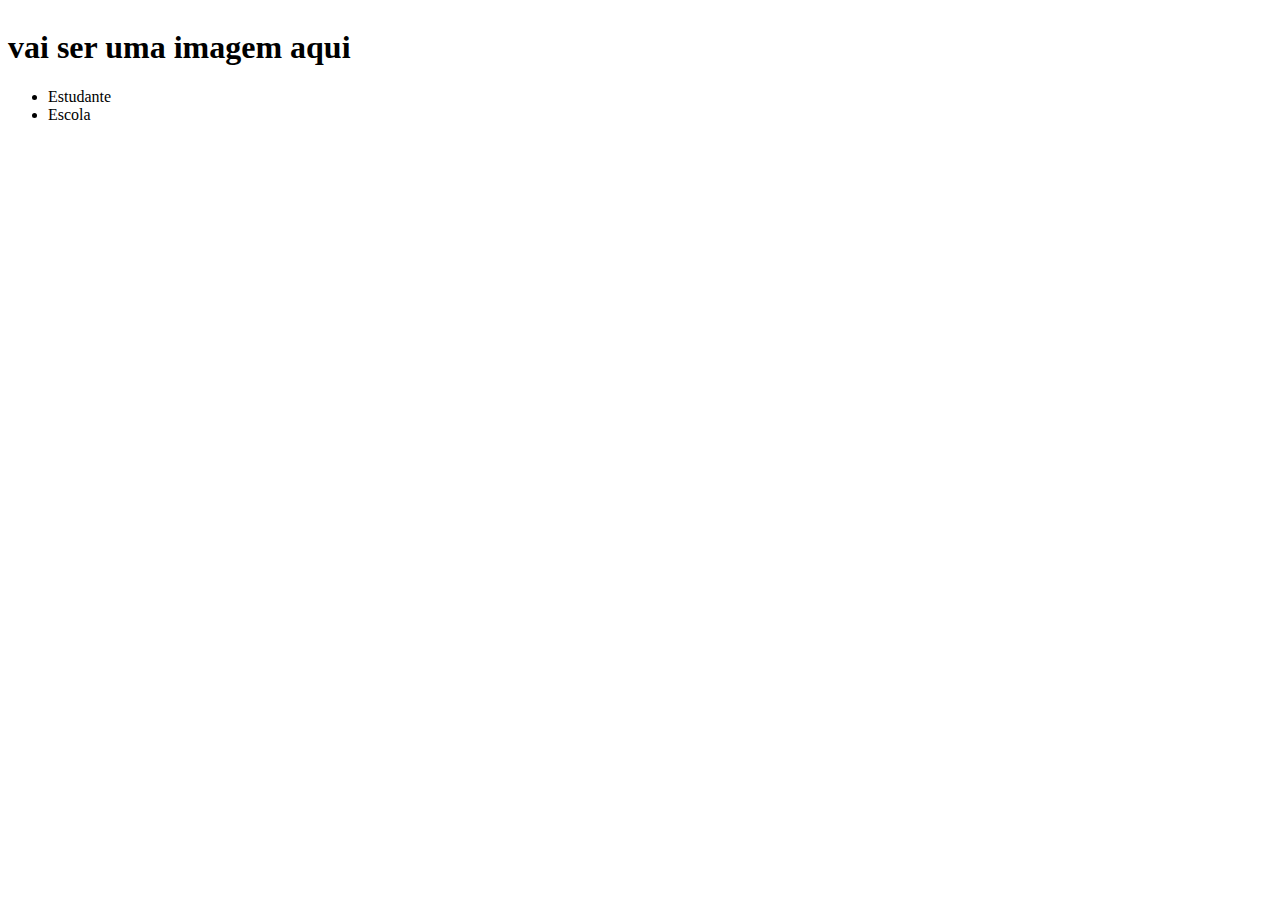
==== index.html @ c26873db "iniciei o cabeçalho" ====
<html> 
 <head></head> 
 <body> <hearder class="cabecalho"> 
   <img> 
   <h1> vai ser uma imagem aqui</h1> 
   <ul class="cabecalho-lista-item"> 
    <li class="cabecalho-lista-item">Estudante</li> 
    <li class="cabecalho-lista-item">Escola</li> 
   </ul> 
  </hearder> 
 </body>
</html>
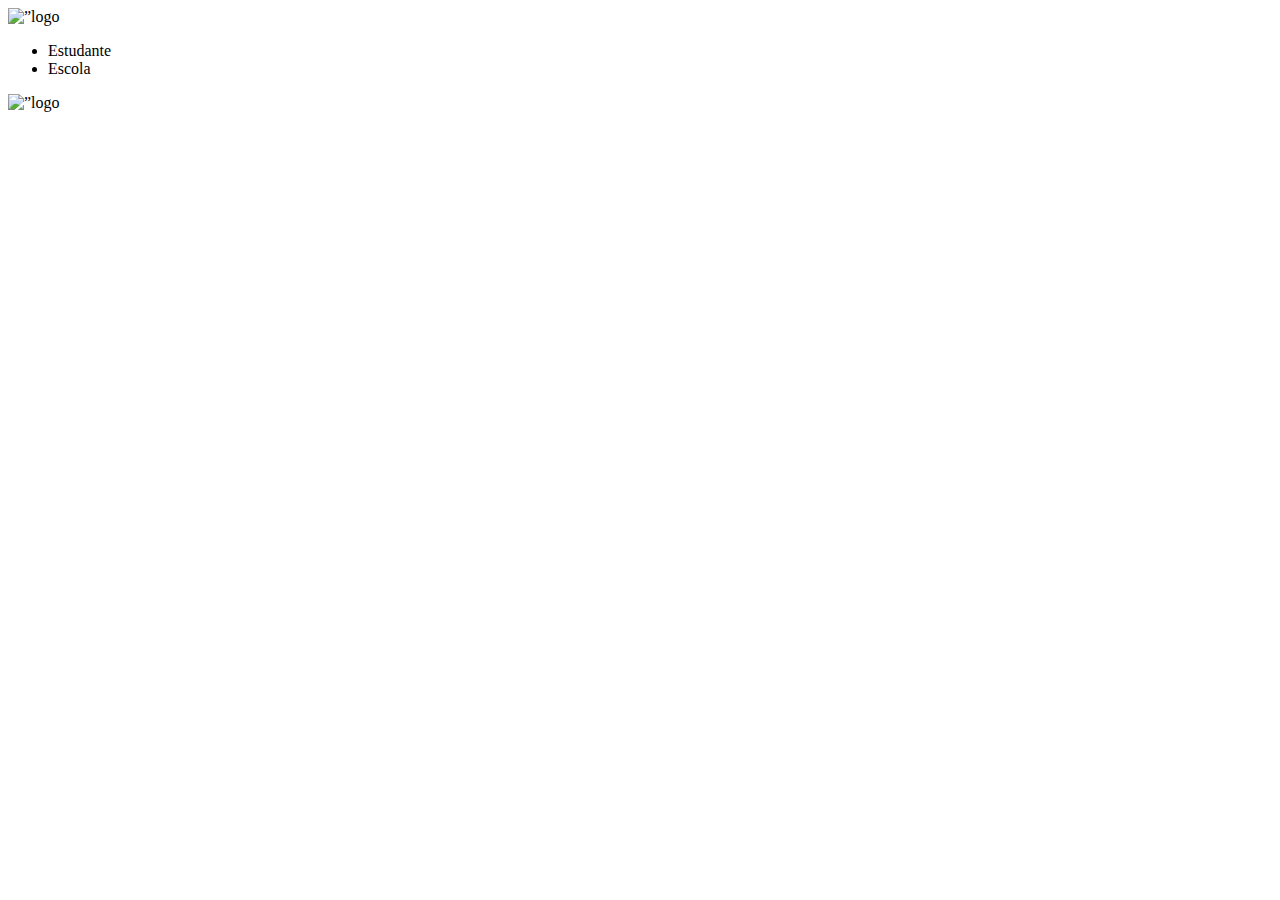
==== commit cff35244: "Add files via upload" ====
--- a/index.html
+++ b/index.html
@@ -1,12 +1,14 @@
 <html> 
  <head></head> 
- <body> <hearder class="cabecalho"> 
-   <img> 
-   <h1> vai ser uma imagem aqui</h1> 
-   <ul class="cabecalho-lista-item"> 
-    <li class="cabecalho-lista-item">Estudante</li> 
-    <li class="cabecalho-lista-item">Escola</li> 
-   </ul> 
+ <body> 
+  <hearder class="cabecalho"> 
+  <img class=”cabecalho-imagem” src=”./img/alurastart logo 1.png” alt=”logo da alura
+  start”>
+  <ul class=”cabecalho-lista-item”>
+    <li class=”cabecalho-lista-item”>Estudante</li>
+    <li class=”cabecalho-lista-item”>Escola</li>
+  </ul>
   </hearder> 
+  <img src=”./img/alurastart logo 1.png” alt=”logo da alura start”>
  </body>
 </html>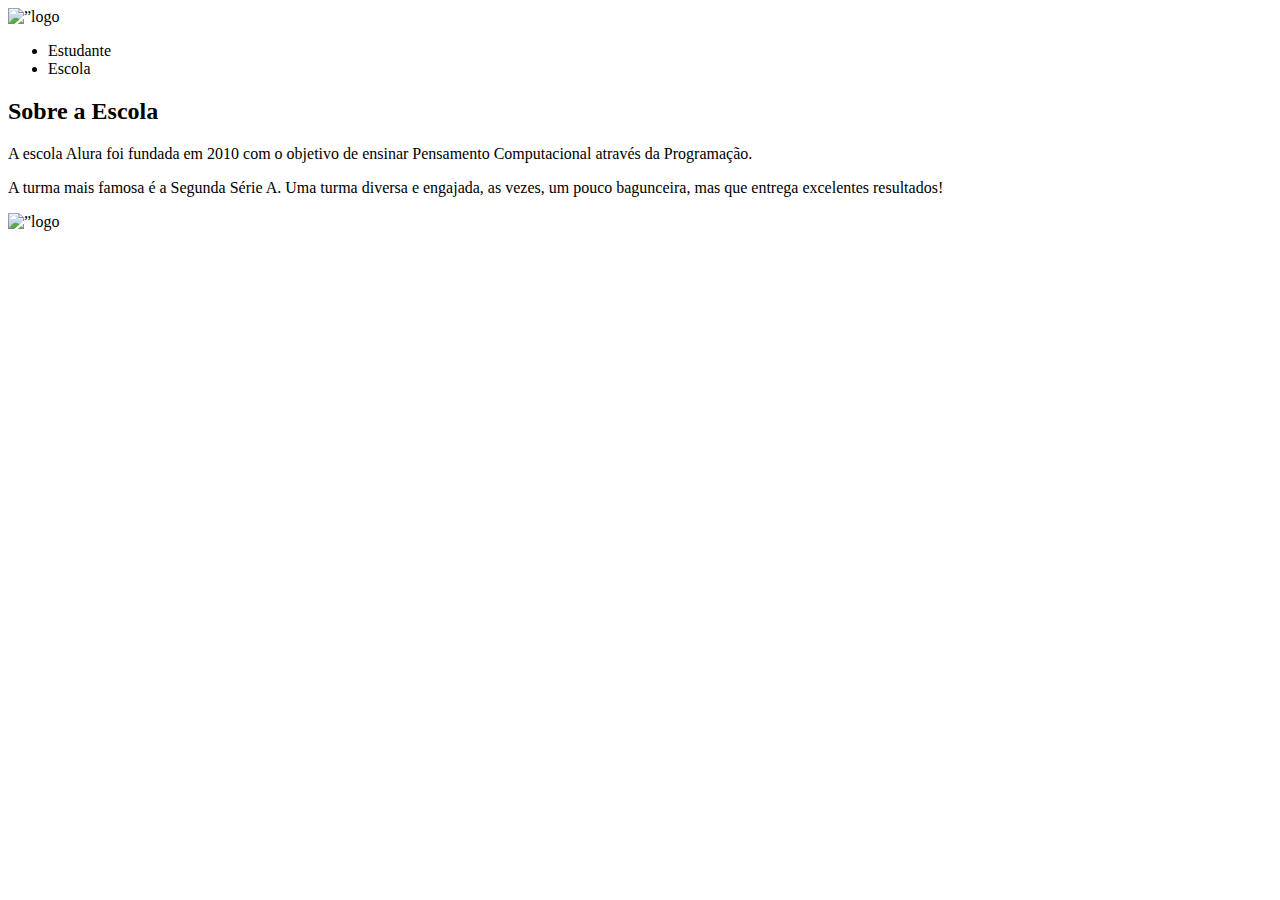
==== commit 0f2dd215: "Add files via upload" ====
--- a/index.html
+++ b/index.html
@@ -8,7 +8,19 @@
     <li class=”cabecalho-lista-item”>Estudante</li>
     <li class=”cabecalho-lista-item”>Escola</li>
   </ul>
-  </hearder> 
+  </hearder>
+  <section class=”escola”>
+    <h2 class=”escola-titulo”>Sobre a Escola</h2>
+    <p class=”escola-texto-um”>A escola Alura foi fundada em 2010 com o objetivo de
+      ensinar
+      Pensamento Computacional através da Programação. </p>
+      <p class=”escola-texto-dois”>A turma mais famosa é a Segunda Série A. Uma turma
+      diversa
+      
+      e engajada, as vezes, um pouco bagunceira, mas
+      
+      que entrega excelentes resultados!</p>
+    </section> 
   <img src=”./img/alurastart logo 1.png” alt=”logo da alura start”>
  </body>
 </html>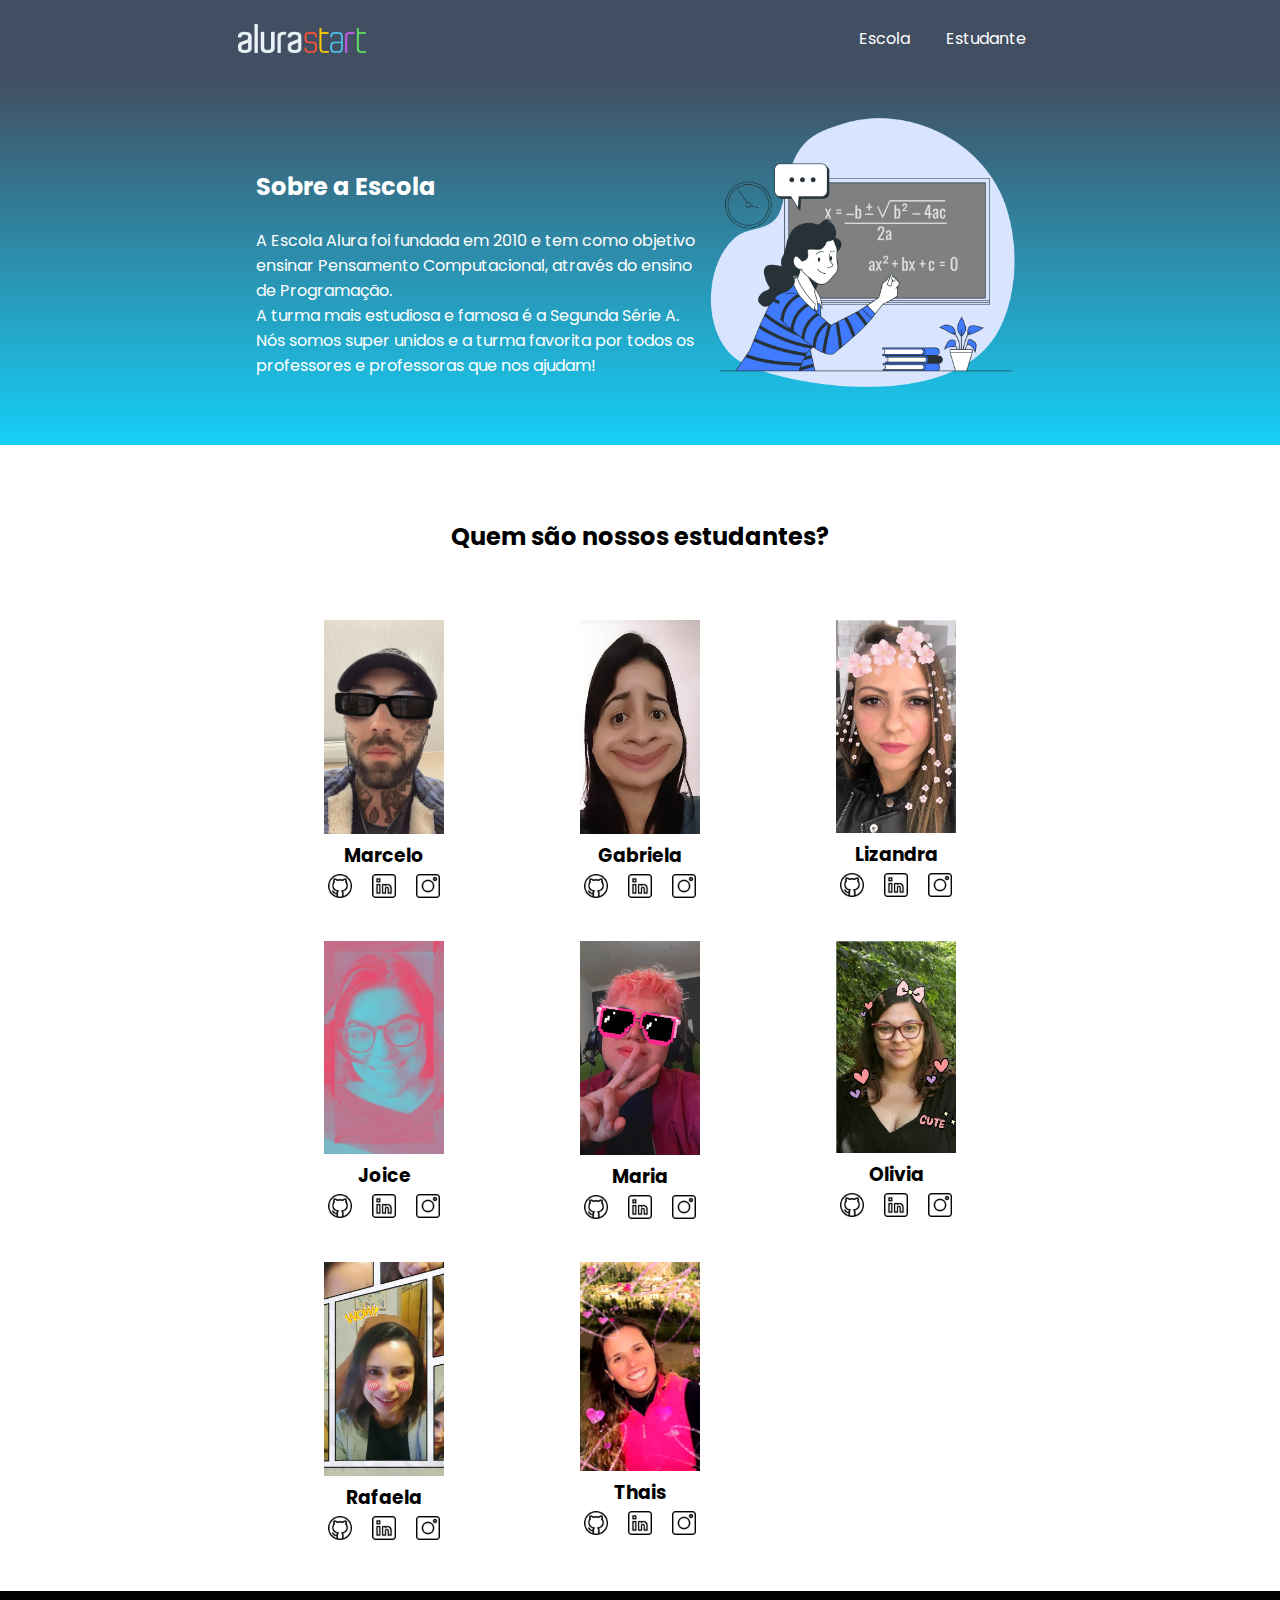
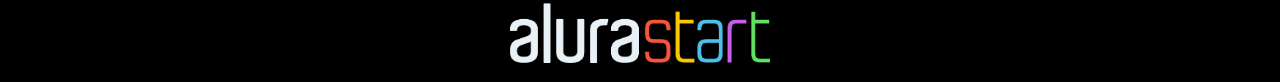
==== commit cfe8a3c9: "Add files via upload" ====
--- a/index.html
+++ b/index.html
@@ -1,26 +1,100 @@
-<html> 
- <head></head> 
- <body> 
-  <hearder class="cabecalho"> 
-  <img class=”cabecalho-imagem” src=”./img/alurastart logo 1.png” alt=”logo da alura
-  start”>
-  <ul class=”cabecalho-lista-item”>
-    <li class=”cabecalho-lista-item”>Estudante</li>
-    <li class=”cabecalho-lista-item”>Escola</li>
-  </ul>
-  </hearder>
-  <section class=”escola”>
-    <h2 class=”escola-titulo”>Sobre a Escola</h2>
-    <p class=”escola-texto-um”>A escola Alura foi fundada em 2010 com o objetivo de
-      ensinar
-      Pensamento Computacional através da Programação. </p>
-      <p class=”escola-texto-dois”>A turma mais famosa é a Segunda Série A. Uma turma
-      diversa
-      
-      e engajada, as vezes, um pouco bagunceira, mas
-      
-      que entrega excelentes resultados!</p>
-    </section> 
-  <img src=”./img/alurastart logo 1.png” alt=”logo da alura start”>
- </body>
+<!DOCTYPE html>
+<html lang="en">
+<head>
+    <meta charset="UTF-8">
+    <meta http-equiv="X-UA-Compatible" content="IE=edge">
+    <meta name="viewport" content="width=device-width, initial-scale=1.0">
+    <title>Equipe Alura Start</title>
+    <link rel="stylesheet" href="style.css">
+    <link rel="preconnect" href="https://fonts.googleapis.com">
+    <link rel="preconnect" href="https://fonts.gstatic.com" crossorigin>
+    <link href="https://fonts.googleapis.com/css2?family=Poppins&display=swap" rel="stylesheet">
+</head>
+<body>
+    <header class="cabecalho">
+        <img class="cabecalho-imagem" src="alurastart logo.png" alt="logo da alura start">
+        <ul class="cabecalho-lista">
+            <li class="cabecalho-lista-item">Escola</li>
+            <li class="cabecalho-lista-item">Estudante</li>
+        </ul>
+    </header>
+    <section class="escola">
+        <div class="escola-div-conteudo">
+            <h2 class="escola-titulo">Sobre a Escola</h2>
+            <p class="escola-texto-um">A Escola Alura foi fundada em 2010 e tem como objetivo ensinar Pensamento Computacional, através do ensino de  Programação.</p>
+            <p class="escola-texto-dois">A turma mais estudiosa e famosa é a Segunda Série A. Nós somos super unidos e a turma favorita por todos os professores e professoras que nos ajudam!</p>
+        </div>
+        <img class="escola-imagem" src="Formula-bro.png" alt="imagem que representa uma professora em sala de aula">
+    </section>
+    <section class="estudante">
+        <h2 class="estudante-titulo">Quem são nossos estudantes?</h2>
+        <div class="estudante-todos">
+        <span></span>
+        <div class="estudante-div">
+            <img class="estudante-imagem" src="Marcelo.jpeg" alt="foto do marcelo">
+            <h3 class="estudante-nome">Marcelo</h3>
+            <a href="https://github.com/marcelopaludetto"><img class="estudante-icone" src="github.png" alt="icone github"></a>
+            <a href="https://linkedin.com/marcelopaludetto"><img class="estudante-icone" src="linkedin.png" alt="icone linkedin"></a>
+            <a href="https://instagram.com/marcelopaludetto"><img class="estudante-icone" src="instagram.png" alt="icone instagram"></a>
+        </div>
+        <div class="estudante-div">
+            <img class="estudante-imagem" src="Gabi.jpg" alt="foto da gabi">
+            <h3 class="estudante-nome">Gabriela</h3>
+            <a href="https://github.com/GabrielaM-L"><img class="estudante-icone" src="github.png" alt="icone github"></a>
+            <a href="https://www.linkedin.com/in/gabriela-marcomini-de-lima/"><img class="estudante-icone" src="linkedin.png" alt="icone linkedin"></a>
+            <a href="https://www.instagram.com/gabriela_marcomini/"><img class="estudante-icone" src="instagram.png" alt="icone instagram"></a>
+        </div>
+        <div class="estudante-div">
+            <img class="estudante-imagem" src="Liz.jpg" alt="foto da lizandra">
+            <h3 class="estudante-nome">Lizandra</h3>
+            <a href="https://github.com/LizandraDuarte40"><img class="estudante-icone" src="github.png" alt="icone github"></a>
+            <a href="https://www.linkedin.com/in/lizandrarlm-duarte/"><img class="estudante-icone" src="linkedin.png" alt="icone linkedin"></a>
+            <a href="https://www.instagram.com/lizandrarlm"><img class="estudante-icone" src="instagram.png" alt="icone instagram"></a>
+        </div>
+        <span></span>
+        <span></span>
+        <div class="estudante-div">
+            <img class="estudante-imagem" src="Joice.jpg" alt="foto da joice">
+            <h3 class="estudante-nome">Joice</h3>
+            <a href="https://github.com/JoiceAlura"><img class="estudante-icone" src="github.png" alt="icone github"></a>
+            <a href="https://www.linkedin.com/in/joicebarbaresco/"><img class="estudante-icone" src="linkedin.png" alt="icone linkedin"></a>
+            <a href="https://www.instagram.com/joicebarbaresco/"><img class="estudante-icone" src="instagram.png" alt="icone instagram"></a>
+        </div>
+        <div class="estudante-div">
+            <img class="estudante-imagem" src="Maria.jpg" alt="foto da maria">
+            <h3 class="estudante-nome">Maria</h3>
+            <a href="https://github.com/MagePSR"><img class="estudante-icone" src="github.png" alt="icone github"></a>
+            <a href="https://www.linkedin.com/in/mariageovanna"><img class="estudante-icone" src="linkedin.png" alt="icone linkedin"></a>
+            <a href="https://www.instagram.com/magpsr/"><img class="estudante-icone" src="instagram.png" alt="icone instagram"></a>
+        </div>
+        <div class="estudante-div">
+            <img class="estudante-imagem" src="Olivia.jpg" alt="foto da olhe">
+            <h3 class="estudante-nome">Olivia</h3>
+            <img class="estudante-icone" src="github.png" alt="icone github">
+            <a href="https://www.linkedin.com/in/olhe/"><img class="estudante-icone" src="linkedin.png" alt="icone linkedin"></a>
+            <a href="https://github.com/olhe12"><img class="estudante-icone" src="instagram.png" alt="icone instagram"></a>
+        </div>
+        <span></span>
+        <span></span>
+        <div class="estudante-div">
+            <img class="estudante-imagem" src="Rafa.jpg" alt="foto da rafa">
+            <h3 class="estudante-nome">Rafaela</h3>
+            <a href="https://github.com/rafaelamunhoz12"><img class="estudante-icone" src="github.png" alt="icone github"></a>
+            <a href="http://linkedin.com/in/rafaela-felix-munhoz-oliveira-02160a10a"><img class="estudante-icone" src="linkedin.png" alt="icone linkedin"></a>
+            <a href="https://www.instagram.com/rafafmo/"><img class="estudante-icone" src="instagram.png" alt="icone instagram"></a>
+        </div>
+        <div class="estudante-div">
+            <img class="estudante-imagem" src="Thais.jpg" alt="foto da thais">
+            <h3 class="estudante-nome">Thais</h3>
+            <a href="https://github.com/Thaispianucci"><img class="estudante-icone" src="github.png" alt="icone github"></a>
+            <a href="https://www.linkedin.com/in/thais-pianucci-benedicto-54a9a416/"><img class="estudante-icone" src="linkedin.png" alt="icone linkedin"></a>
+            <a href="https://www.instagram.com/thaispianucci/"><img class="estudante-icone" src="instagram.png" alt="icone instagram"></a>
+        </div>
+
+    </div>
+    </section>
+    <footer class="rodape">
+        <img class="rodape-imagem"src="alurastart logo.png" alt="logo da alura start">
+    </footer>
+</body>
 </html>--- a/style.css
+++ b/style.css
@@ -0,0 +1,85 @@
+*{
+    margin: 0;
+    padding: 0;
+}
+body {
+    font-family: 'Poppins', sans-serif;
+}
+.cabecalho {
+    background-color: #424E61;
+    color: white;
+    display: flex;
+    justify-content: space-around;
+    align-items: center;
+    padding: 24px 0;
+}
+
+.cabecalho-imagem{
+    width: 10%;
+}
+
+.cabecalho-lista-item{
+    display: inline-block;
+    margin: 0 16px;
+    font-size: 16px;
+}
+
+.escola-imagem{
+    width: 25%;
+}
+
+.escola{
+    background-image: linear-gradient(#424E61,#16CFF8);
+    color:white;
+    display: flex;
+    justify-content: center;
+    align-items: center;
+    padding: 24px 0;
+}
+
+.escola-div-conteudo{
+    width: 35%;
+}
+
+
+.escola-titulo{
+    padding: 24px 0;
+}
+
+.estudante{
+    padding: 24px 0;
+}
+.estudante-imagem{
+    width: 120px;
+}
+
+.estudante-icone{
+    width: 24px;
+    padding: 4px 8px;
+}
+
+.estudante-div{
+    text-align: center;
+    padding: 16px 0;
+}
+
+.estudante-titulo{
+    text-align: center;
+    padding: 50px 0;
+}
+
+.estudante-todos{
+    display: grid;
+    grid-template-columns: 20% 20% 20% 20% 20%;
+}
+
+.rodape{
+    background-color: black;
+    text-align: center;
+}
+
+.rodape-imagem{
+    height: 60px;
+    padding: 12px 0;
+   
+}